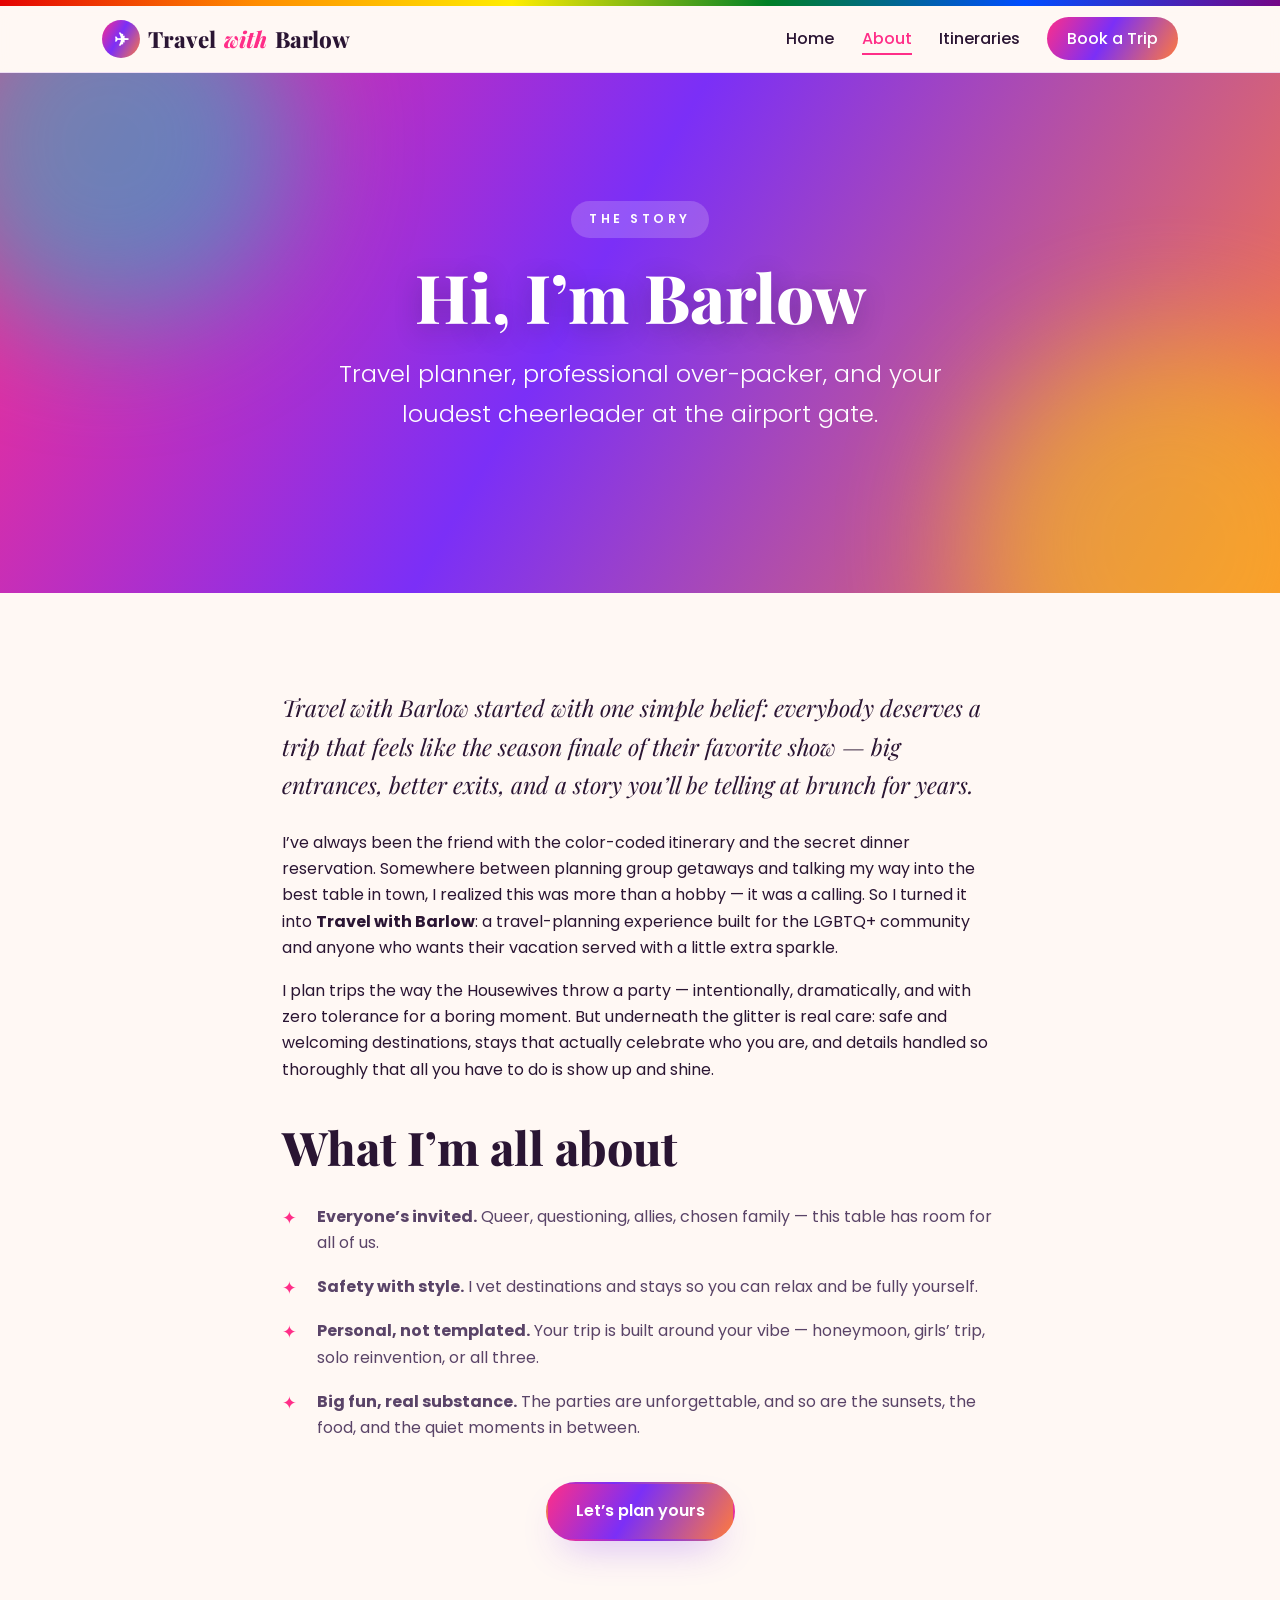
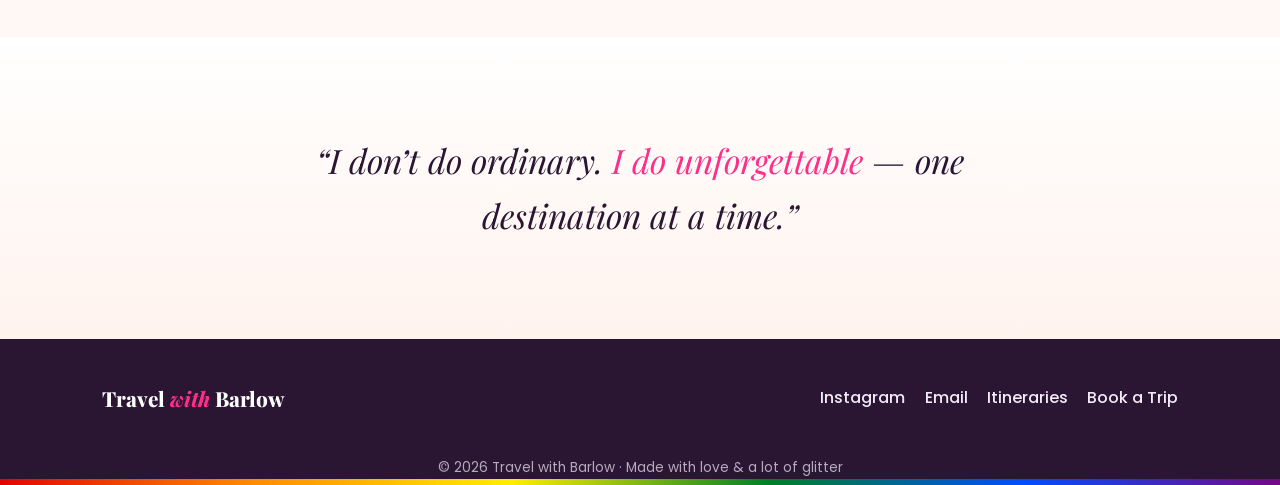
==== about.html @ 5a4f88ae "Build Travel with Barlow website Add a modern, mobile-friendly static site for the Travel with Barlo" ====
<!DOCTYPE html>
<html lang="en">
<head>
  <meta charset="UTF-8" />
  <meta name="viewport" content="width=device-width, initial-scale=1.0" />
  <title>About — Travel with Barlow</title>
  <meta name="description" content="Meet Barlow — the LGBTQ+ travel planner blending fearless adventure with Bravo-level glamour. Learn the story behind Travel with Barlow." />

  <link rel="icon" href="favicon.svg" type="image/svg+xml" />
  <link rel="preconnect" href="https://fonts.googleapis.com" />
  <link rel="preconnect" href="https://fonts.gstatic.com" crossorigin />
  <link href="https://fonts.googleapis.com/css2?family=Playfair+Display:ital,wght@0,700;0,800;1,600;1,700&family=Poppins:wght@300;400;500;600;700&display=swap" rel="stylesheet" />
  <link rel="stylesheet" href="css/styles.css" />
</head>
<body>
  <div class="pride-bar"></div>

  <!-- ============ HEADER / NAV ============ -->
  <header class="site-header">
    <nav class="nav container">
      <a href="index.html" class="brand">
        <span class="brand-mark">✈</span>
        Travel <span class="brand-accent">with</span> Barlow
      </a>
      <button class="nav-toggle" aria-label="Toggle menu" aria-expanded="false">
        <span></span><span></span><span></span>
      </button>
      <ul class="nav-links">
        <li><a href="index.html">Home</a></li>
        <li><a href="about.html" class="active">About</a></li>
        <li><a href="itineraries.html">Itineraries</a></li>
        <li><a href="contact.html" class="nav-cta">Book a Trip</a></li>
      </ul>
    </nav>
  </header>

  <!-- ============ HERO ============ -->
  <section class="hero">
    <div class="container">
      <span class="hero-eyebrow">The Story</span>
      <h1>Hi, I&rsquo;m Barlow</h1>
      <p class="hero-tagline">
        Travel planner, professional over-packer, and your loudest cheerleader
        at the airport gate.
      </p>
    </div>
  </section>

  <!-- ============ ABOUT BODY ============ -->
  <section class="section">
    <div class="container narrow">
      <p class="about-lead">
        Travel with Barlow started with one simple belief: everybody deserves a
        trip that feels like the season finale of their favorite show — big
        entrances, better exits, and a story you&rsquo;ll be telling at brunch for years.
      </p>

      <p style="margin-top:1.6rem;">
        I&rsquo;ve always been the friend with the color-coded itinerary and the
        secret dinner reservation. Somewhere between planning group getaways and
        talking my way into the best table in town, I realized this was more than
        a hobby — it was a calling. So I turned it into <strong>Travel with Barlow</strong>:
        a travel-planning experience built for the LGBTQ+ community and anyone
        who wants their vacation served with a little extra sparkle.
      </p>

      <p>
        I plan trips the way the Housewives throw a party — intentionally,
        dramatically, and with zero tolerance for a boring moment. But underneath
        the glitter is real care: safe and welcoming destinations, stays that
        actually celebrate who you are, and details handled so thoroughly that all
        you have to do is show up and shine.
      </p>

      <h2 style="margin-top:2.4rem;">What I&rsquo;m all about</h2>
      <ul class="value-list">
        <li><strong>Everyone&rsquo;s invited.</strong> Queer, questioning, allies, chosen family — this table has room for all of us.</li>
        <li><strong>Safety with style.</strong> I vet destinations and stays so you can relax and be fully yourself.</li>
        <li><strong>Personal, not templated.</strong> Your trip is built around your vibe — honeymoon, girls&rsquo; trip, solo reinvention, or all three.</li>
        <li><strong>Big fun, real substance.</strong> The parties are unforgettable, and so are the sunsets, the food, and the quiet moments in between.</li>
      </ul>

      <div class="center mt-2">
        <a href="contact.html" class="btn btn-primary">Let&rsquo;s plan yours</a>
      </div>
    </div>
  </section>

  <!-- ============ REUNION TAGLINE QUOTE ============ -->
  <section class="section section-tint">
    <p class="tagline-quote">
      &ldquo;I don&rsquo;t do ordinary. <span>I do unforgettable</span> — one destination at a time.&rdquo;
    </p>
  </section>

  <!-- ============ FOOTER ============ -->
  <footer class="site-footer">
    <div class="container footer-inner">
      <div class="footer-brand">Travel <span>with</span> Barlow</div>
      <div class="footer-social">
        <a href="https://instagram.com/travel_with_barlow" target="_blank" rel="noopener">Instagram</a>
        <a href="mailto:hello@travelwithbarlow.com">Email</a>
        <a href="itineraries.html">Itineraries</a>
        <a href="contact.html">Book a Trip</a>
      </div>
    </div>
    <p class="footer-copy">© 2026 Travel with Barlow · Made with love &amp; a lot of glitter</p>
    <div class="pride-bar"></div>
  </footer>

  <script src="js/main.js"></script>
</body>
</html>
---- css/styles.css ----
/* =====================================================================
   Travel with Barlow — Stylesheet
   ---------------------------------------------------------------------
   Quick-edit guide for future you:
   - Brand colors live in the ":root" block right below. Change a hex
     value there and it updates everywhere on the site.
   - Fonts are loaded in each page's <head> from Google Fonts.
   - Everything is plain CSS. No build step, no frameworks.
   ===================================================================== */

/* ---------- 1. Brand colors & design tokens ---------- */
:root {
  /* Core brand palette — tweak these to re-skin the whole site */
  --pink:   #ff2e88;   /* hot pink       */
  --purple: #7b2ff7;   /* electric grape */
  --orange: #ff7a3d;   /* sunset orange  */
  --teal:   #12c2c9;   /* pool-party teal*/
  --gold:   #f5c518;   /* Bravo gold     */

  /* Neutrals */
  --ink:    #2a1533;   /* deep plum — main text  */
  --ink-soft:#5a4468;  /* muted text             */
  --cream:  #fff8f4;   /* page background        */
  --white:  #ffffff;

  /* Signature gradient used on heroes & buttons */
  --brand-gradient: linear-gradient(120deg, var(--pink) 0%, var(--purple) 45%, var(--orange) 100%);
  --pride-gradient: linear-gradient(90deg,#e40303,#ff8c00,#ffed00,#008026,#004dff,#750787);

  /* Layout + effects */
  --radius: 22px;
  --shadow: 0 18px 40px -18px rgba(123, 47, 247, .45);
  --shadow-soft: 0 10px 30px -16px rgba(42, 21, 51, .35);
  --maxw: 1120px;

  --font-display: "Playfair Display", Georgia, serif;
  --font-body: "Poppins", system-ui, -apple-system, sans-serif;
}

/* ---------- 2. Base / reset ---------- */
*, *::before, *::after { box-sizing: border-box; }

html { scroll-behavior: smooth; }

body {
  margin: 0;
  font-family: var(--font-body);
  color: var(--ink);
  background: var(--cream);
  line-height: 1.65;
  -webkit-font-smoothing: antialiased;
}

img { max-width: 100%; display: block; }

a { color: var(--purple); text-decoration: none; }
a:hover { text-decoration: underline; }

h1, h2, h3 { font-family: var(--font-display); line-height: 1.1; margin: 0 0 .4em; }
h1 { font-size: clamp(2.4rem, 6vw, 4.2rem); font-weight: 800; }
h2 { font-size: clamp(1.9rem, 4vw, 2.9rem); font-weight: 800; }
h3 { font-size: 1.35rem; font-weight: 700; }

p { margin: 0 0 1rem; }

.container { width: 100%; max-width: var(--maxw); margin: 0 auto; padding: 0 22px; }

/* Thin rainbow strip used at the very top & bottom of the site */
.pride-bar { height: 6px; background: var(--pride-gradient); }

/* ---------- 3. Buttons ---------- */
.btn {
  display: inline-block;
  font-weight: 600;
  font-size: 1rem;
  padding: 14px 28px;
  border-radius: 999px;
  border: 2px solid transparent;
  cursor: pointer;
  transition: transform .15s ease, box-shadow .2s ease, background .2s ease;
  text-decoration: none;
}
.btn:hover { transform: translateY(-3px); text-decoration: none; }

.btn-primary {
  background: var(--brand-gradient);
  color: var(--white);
  box-shadow: var(--shadow);
}
.btn-primary:hover { box-shadow: 0 22px 48px -16px rgba(255, 46, 136, .6); }

.btn-ghost {
  background: rgba(255, 255, 255, .15);
  color: var(--white);
  border-color: rgba(255, 255, 255, .8);
  backdrop-filter: blur(4px);
}
.btn-ghost:hover { background: rgba(255, 255, 255, .28); }

.btn-outline {
  background: transparent;
  color: var(--purple);
  border-color: var(--purple);
}
.btn-outline:hover { background: var(--purple); color: var(--white); }

/* ---------- 4. Header / navigation ---------- */
.site-header {
  position: sticky;
  top: 0;
  z-index: 50;
  background: rgba(255, 248, 244, .92);
  backdrop-filter: blur(10px);
  border-bottom: 1px solid rgba(123, 47, 247, .12);
}
.nav {
  display: flex;
  align-items: center;
  justify-content: space-between;
  padding-top: 14px;
  padding-bottom: 14px;
}
.brand {
  font-family: var(--font-display);
  font-weight: 800;
  font-size: 1.4rem;
  color: var(--ink);
  display: flex;
  align-items: center;
  gap: .5rem;
}
.brand:hover { text-decoration: none; }
.brand-mark {
  display: inline-grid;
  place-items: center;
  width: 38px; height: 38px;
  border-radius: 50%;
  background: var(--brand-gradient);
  color: var(--white);
  font-size: 1.1rem;
}
.brand-accent { color: var(--pink); font-style: italic; }

.nav-links {
  list-style: none;
  display: flex;
  align-items: center;
  gap: 1.7rem;
  margin: 0; padding: 0;
}
.nav-links a {
  color: var(--ink);
  font-weight: 500;
  font-size: 1rem;
  padding-bottom: 3px;
  border-bottom: 2px solid transparent;
}
.nav-links a:hover { text-decoration: none; border-color: var(--pink); }
.nav-links a.active { border-color: var(--pink); color: var(--pink); }

.nav-cta {
  background: var(--brand-gradient);
  color: var(--white) !important;
  padding: 10px 20px !important;
  border-radius: 999px;
  border-bottom: none !important;
}
.nav-cta:hover { transform: translateY(-2px); border-color: transparent !important; }

/* Hamburger (hidden on desktop) */
.nav-toggle {
  display: none;
  flex-direction: column;
  gap: 5px;
  background: none;
  border: 0;
  cursor: pointer;
  padding: 6px;
}
.nav-toggle span {
  width: 26px; height: 3px;
  background: var(--ink);
  border-radius: 3px;
  transition: transform .25s ease, opacity .25s ease;
}

/* ---------- 5. Hero ---------- */
.hero {
  position: relative;
  color: var(--white);
  background: var(--brand-gradient);
  overflow: hidden;
  text-align: center;
  padding: clamp(4rem, 12vw, 8rem) 0 clamp(4.5rem, 12vw, 8rem);
}
/* soft glowing blobs for depth */
.hero::before,
.hero::after {
  content: "";
  position: absolute;
  border-radius: 50%;
  filter: blur(60px);
  opacity: .55;
  z-index: 0;
}
.hero::before { width: 380px; height: 380px; background: var(--teal); top: -120px; left: -80px; }
.hero::after  { width: 420px; height: 420px; background: var(--gold); bottom: -160px; right: -100px; }

.hero .container { position: relative; z-index: 1; }
.hero-eyebrow {
  display: inline-block;
  text-transform: uppercase;
  letter-spacing: .28em;
  font-size: .78rem;
  font-weight: 600;
  background: rgba(255, 255, 255, .18);
  padding: 8px 18px;
  border-radius: 999px;
  margin-bottom: 1.4rem;
}
.hero h1 { text-shadow: 0 6px 26px rgba(42, 21, 51, .3); margin-bottom: .3em; }
.hero-tagline {
  font-size: clamp(1.1rem, 2.6vw, 1.5rem);
  max-width: 640px;
  margin: 0 auto 2rem;
  font-weight: 300;
}
.hero-tagline strong { font-weight: 600; }
.hero-actions { display: flex; gap: 1rem; justify-content: center; flex-wrap: wrap; }

/* ---------- 6. Generic section ---------- */
.section { padding: clamp(3.5rem, 9vw, 6rem) 0; }
.section-tint { background: linear-gradient(180deg, #fff 0%, #fff3ee 100%); }
.section-head { text-align: center; max-width: 640px; margin: 0 auto 3rem; }
.section-head .kicker {
  text-transform: uppercase;
  letter-spacing: .24em;
  font-size: .8rem;
  font-weight: 600;
  color: var(--pink);
  margin-bottom: .6rem;
  display: block;
}
.section-head p { color: var(--ink-soft); font-size: 1.08rem; }

/* Decorative "reunion tagline" quote */
.tagline-quote {
  text-align: center;
  font-family: var(--font-display);
  font-style: italic;
  font-size: clamp(1.4rem, 3.5vw, 2.1rem);
  color: var(--ink);
  max-width: 820px;
  margin: 0 auto;
  padding: 0 22px;
}
.tagline-quote span { color: var(--pink); }

/* ---------- 7. Card grids ---------- */
.grid {
  display: grid;
  gap: 1.6rem;
  grid-template-columns: repeat(auto-fit, minmax(270px, 1fr));
}
.card {
  background: var(--white);
  border-radius: var(--radius);
  padding: 2rem 1.8rem;
  box-shadow: var(--shadow-soft);
  border: 1px solid rgba(123, 47, 247, .08);
  transition: transform .18s ease, box-shadow .2s ease;
}
.card:hover { transform: translateY(-6px); box-shadow: var(--shadow); }
.card-emoji { font-size: 2.2rem; margin-bottom: .6rem; }
.card h3 { margin-bottom: .4rem; }
.card p { color: var(--ink-soft); margin-bottom: 0; }

/* ---------- 8. Itinerary cards ---------- */
.trip-card {
  position: relative;
  background: var(--white);
  border-radius: var(--radius);
  overflow: hidden;
  box-shadow: var(--shadow-soft);
  border: 1px solid rgba(123, 47, 247, .08);
  transition: transform .18s ease, box-shadow .2s ease;
  display: flex;
  flex-direction: column;
}
.trip-card:hover { transform: translateY(-6px); box-shadow: var(--shadow); }
.trip-cover {
  height: 170px;
  display: grid;
  place-items: center;
  font-size: 3.4rem;
  color: var(--white);
}
/* rotating cover colors — add more as you add trips */
.cover-1 { background: linear-gradient(135deg, var(--pink), var(--purple)); }
.cover-2 { background: linear-gradient(135deg, var(--teal), var(--purple)); }
.cover-3 { background: linear-gradient(135deg, var(--orange), var(--pink)); }
.cover-4 { background: linear-gradient(135deg, var(--gold), var(--orange)); }
.cover-5 { background: linear-gradient(135deg, var(--purple), var(--teal)); }
.cover-6 { background: linear-gradient(135deg, var(--pink), var(--gold)); }

.trip-body { padding: 1.5rem 1.6rem 1.8rem; flex: 1; display: flex; flex-direction: column; }
.trip-tag {
  align-self: flex-start;
  font-size: .72rem;
  font-weight: 600;
  text-transform: uppercase;
  letter-spacing: .12em;
  color: var(--purple);
  background: rgba(123, 47, 247, .1);
  padding: 5px 12px;
  border-radius: 999px;
  margin-bottom: .8rem;
}
.trip-body h3 { margin-bottom: .4rem; }
.trip-body p { color: var(--ink-soft); font-size: .98rem; }
.trip-meta {
  margin-top: auto;
  padding-top: 1rem;
  font-size: .85rem;
  font-weight: 600;
  color: var(--pink);
}

/* "Coming soon" variant */
.trip-card.soon { border-style: dashed; border-color: rgba(123, 47, 247, .3); background: #fff9fb; }
.trip-card.soon .trip-cover { background: repeating-linear-gradient(45deg,#f3e9ff,#f3e9ff 14px,#fdeef7 14px,#fdeef7 28px); color: var(--purple); }
.soon-badge {
  position: absolute;
  top: 14px; right: 14px;
  background: var(--gold);
  color: var(--ink);
  font-size: .7rem;
  font-weight: 700;
  text-transform: uppercase;
  letter-spacing: .1em;
  padding: 5px 12px;
  border-radius: 999px;
  box-shadow: var(--shadow-soft);
}

/* ---------- 9. Email signup ---------- */
.signup {
  background: var(--brand-gradient);
  color: var(--white);
  border-radius: calc(var(--radius) + 8px);
  padding: clamp(2.4rem, 6vw, 3.6rem);
  text-align: center;
  box-shadow: var(--shadow);
  position: relative;
  overflow: hidden;
}
.signup h2 { color: var(--white); }
.signup p { max-width: 520px; margin: 0 auto 1.8rem; font-weight: 300; }
.signup-form {
  display: flex;
  gap: .7rem;
  max-width: 480px;
  margin: 0 auto;
  flex-wrap: wrap;
  justify-content: center;
}
.signup-form input {
  flex: 1 1 240px;
  padding: 14px 18px;
  border-radius: 999px;
  border: 0;
  font-size: 1rem;
  font-family: var(--font-body);
  color: var(--ink);
}
.signup-form input:focus { outline: 3px solid var(--gold); }
.signup .btn-ghost { background: var(--white); color: var(--purple); border-color: var(--white); }
.signup .btn-ghost:hover { background: var(--gold); color: var(--ink); }
.form-note { font-size: .82rem; margin-top: 1rem; opacity: .85; }
.form-success { margin-top: 1rem; font-weight: 600; }

/* ---------- 10. Contact ---------- */
.contact-grid {
  display: grid;
  gap: 1.6rem;
  grid-template-columns: repeat(auto-fit, minmax(240px, 1fr));
}
.contact-card {
  background: var(--white);
  border-radius: var(--radius);
  padding: 2.2rem 1.8rem;
  text-align: center;
  box-shadow: var(--shadow-soft);
  border: 1px solid rgba(123, 47, 247, .08);
  transition: transform .18s ease;
}
.contact-card:hover { transform: translateY(-6px); }
.contact-icon {
  width: 62px; height: 62px;
  margin: 0 auto 1rem;
  display: grid; place-items: center;
  border-radius: 50%;
  background: var(--brand-gradient);
  color: var(--white);
  font-size: 1.6rem;
}
.contact-card h3 { margin-bottom: .3rem; }
.contact-card p { color: var(--ink-soft); font-size: .96rem; }
.contact-card a.big-link { font-weight: 600; font-size: 1.05rem; }

/* ---------- 11. About page ---------- */
.about-lead {
  font-size: clamp(1.15rem, 2.4vw, 1.45rem);
  font-family: var(--font-display);
  font-style: italic;
  color: var(--ink);
  max-width: 760px;
}
.value-list { list-style: none; padding: 0; margin: 1.4rem 0 0; }
.value-list li {
  padding: .55rem 0 .55rem 2.2rem;
  position: relative;
  color: var(--ink-soft);
}
.value-list li::before {
  content: "✦";
  position: absolute;
  left: 0;
  color: var(--pink);
  font-size: 1.1rem;
}

/* ---------- 12. Footer ---------- */
.site-footer { background: var(--ink); color: #f3e9f7; margin-top: 0; }
.footer-inner {
  display: flex;
  flex-wrap: wrap;
  gap: 1.5rem;
  justify-content: space-between;
  align-items: center;
  padding-top: 2.6rem;
  padding-bottom: 2.6rem;
}
.footer-brand { font-family: var(--font-display); font-weight: 800; font-size: 1.3rem; color: #fff; }
.footer-brand span { color: var(--pink); font-style: italic; }
.footer-social { display: flex; gap: 1.2rem; flex-wrap: wrap; }
.footer-social a { color: #f3e9f7; font-weight: 500; }
.footer-social a:hover { color: var(--gold); text-decoration: none; }
.footer-copy { width: 100%; text-align: center; font-size: .85rem; opacity: .7; margin: 0; }

/* ---------- 13. Small helpers ---------- */
.center { text-align: center; }
.mt-2 { margin-top: 2rem; }
.narrow { max-width: 760px; margin-left: auto; margin-right: auto; }

/* ---------- 14. Mobile ---------- */
@media (max-width: 780px) {
  .nav-toggle { display: flex; }
  .nav-links {
    position: absolute;
    top: 100%; left: 0; right: 0;
    flex-direction: column;
    align-items: flex-start;
    gap: 0;
    background: var(--cream);
    padding: 0 22px;
    max-height: 0;
    overflow: hidden;
    transition: max-height .3s ease, padding .3s ease;
    border-bottom: 1px solid rgba(123, 47, 247, .12);
  }
  .nav-links.open { max-height: 420px; padding: 12px 22px 20px; }
  .nav-links li { width: 100%; }
  .nav-links a { display: block; padding: 12px 0; width: 100%; }
  .nav-cta { display: inline-block; margin-top: 8px; }

  .nav-toggle.open span:nth-child(1) { transform: translateY(8px) rotate(45deg); }
  .nav-toggle.open span:nth-child(2) { opacity: 0; }
  .nav-toggle.open span:nth-child(3) { transform: translateY(-8px) rotate(-45deg); }

  .footer-inner { flex-direction: column; text-align: center; }
}

/* Respect users who prefer less motion */
@media (prefers-reduced-motion: reduce) {
  * { scroll-behavior: auto !important; transition: none !important; }
}
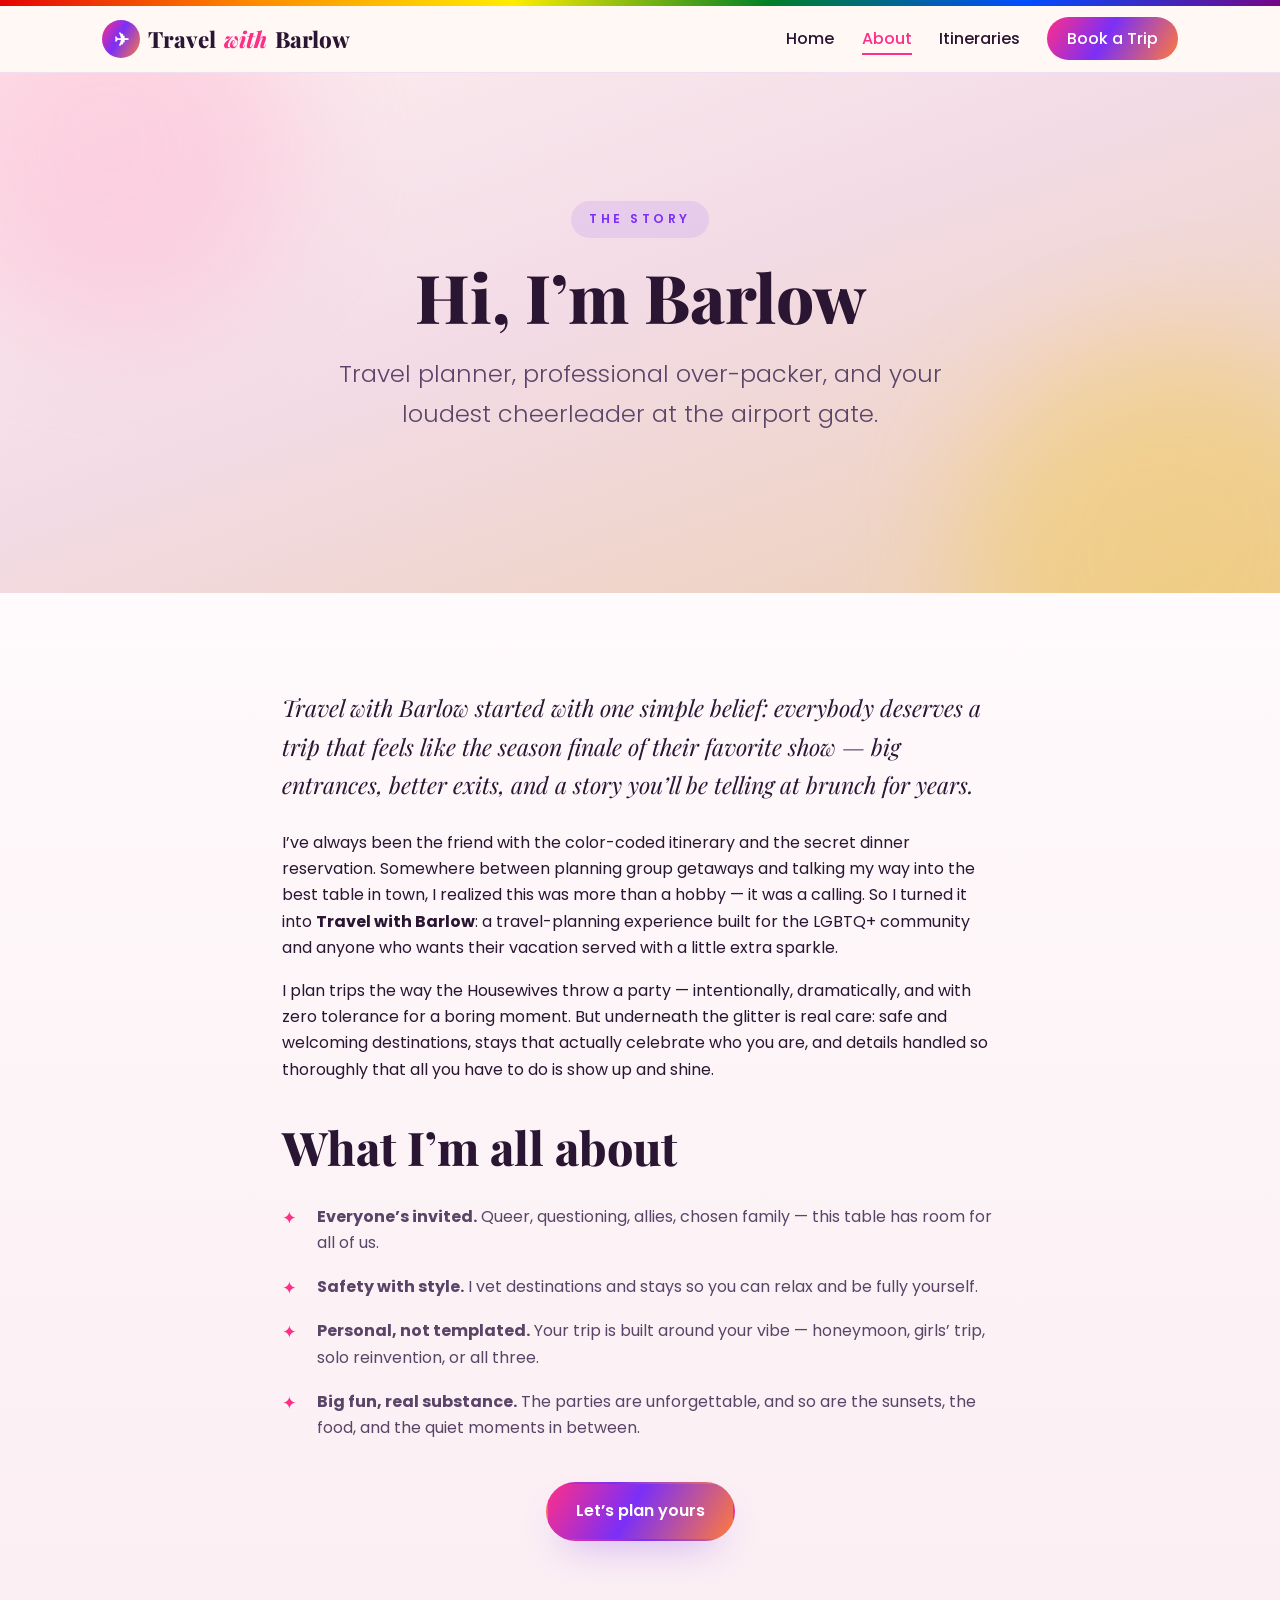
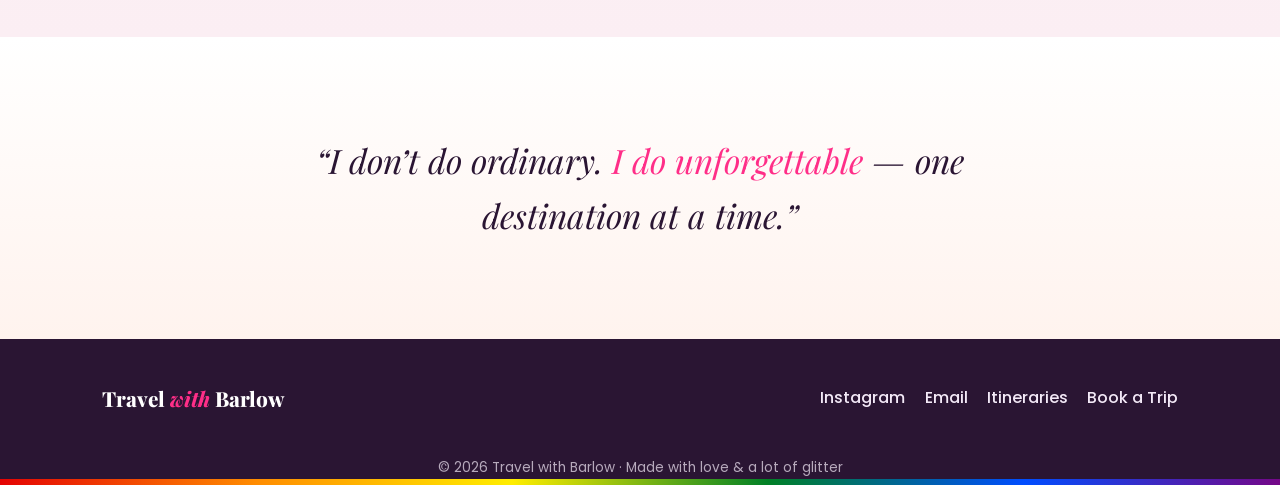
==== commit eb340375: "Refine About page background per feedback - Add a soft blush ".section-rose" tint that coordinates w" ====
--- a/about.html
+++ b/about.html
@@ -47,7 +47,7 @@
   </section>
 
   <!-- ============ ABOUT BODY ============ -->
-  <section class="section">
+  <section class="section section-rose">
     <div class="container narrow">
       <p class="about-lead">
         Travel with Barlow started with one simple belief: everybody deserves a
@@ -99,7 +99,7 @@
       <div class="footer-brand">Travel <span>with</span> Barlow</div>
       <div class="footer-social">
         <a href="https://instagram.com/travel_with_barlow" target="_blank" rel="noopener">Instagram</a>
-        <a href="mailto:hello@travelwithbarlow.com">Email</a>
+        <a href="mailto:matthew.healey@fora.travel">Email</a>
         <a href="itineraries.html">Itineraries</a>
         <a href="contact.html">Book a Trip</a>
       </div>
--- a/css/styles.css
+++ b/css/styles.css
@@ -185,10 +185,12 @@
 }
 
 /* ---------- 5. Hero ---------- */
+/* "Champagne Rosé" look — soft, elegant, light. To go bold/colorful again,
+   swap the background back to var(--brand-gradient) and set color to var(--white). */
 .hero {
   position: relative;
-  color: var(--white);
-  background: var(--brand-gradient);
+  color: var(--ink);
+  background: linear-gradient(160deg, #fceef0 0%, #f3dbe6 45%, #ecd0b4 100%);
   overflow: hidden;
   text-align: center;
   padding: clamp(4rem, 12vw, 8rem) 0 clamp(4.5rem, 12vw, 8rem);
@@ -203,8 +205,8 @@
   opacity: .55;
   z-index: 0;
 }
-.hero::before { width: 380px; height: 380px; background: var(--teal); top: -120px; left: -80px; }
-.hero::after  { width: 420px; height: 420px; background: var(--gold); bottom: -160px; right: -100px; }
+.hero::before { width: 380px; height: 380px; background: #ffb3d1; opacity: .45; top: -120px; left: -80px; }
+.hero::after  { width: 420px; height: 420px; background: var(--gold); opacity: .30; bottom: -160px; right: -100px; }
 
 .hero .container { position: relative; z-index: 1; }
 .hero-eyebrow {
@@ -213,24 +215,31 @@
   letter-spacing: .28em;
   font-size: .78rem;
   font-weight: 600;
-  background: rgba(255, 255, 255, .18);
+  background: rgba(123, 47, 247, .10);
+  color: var(--purple);
   padding: 8px 18px;
   border-radius: 999px;
   margin-bottom: 1.4rem;
 }
-.hero h1 { text-shadow: 0 6px 26px rgba(42, 21, 51, .3); margin-bottom: .3em; }
+.hero h1 { text-shadow: none; margin-bottom: .3em; }
 .hero-tagline {
   font-size: clamp(1.1rem, 2.6vw, 1.5rem);
   max-width: 640px;
   margin: 0 auto 2rem;
   font-weight: 300;
-}
-.hero-tagline strong { font-weight: 600; }
+  color: var(--ink-soft);
+}
+.hero-tagline strong { font-weight: 600; color: var(--ink); }
 .hero-actions { display: flex; gap: 1rem; justify-content: center; flex-wrap: wrap; }
+/* Ghost button needs a dark outline to show on the light hero */
+.hero .btn-ghost { background: rgba(255, 255, 255, .55); color: var(--purple); border-color: var(--purple); }
+.hero .btn-ghost:hover { background: #fff; }
 
 /* ---------- 6. Generic section ---------- */
 .section { padding: clamp(3.5rem, 9vw, 6rem) 0; }
 .section-tint { background: linear-gradient(180deg, #fff 0%, #fff3ee 100%); }
+/* Soft blush tint that coordinates with the Champagne Rosé hero */
+.section-rose { background: linear-gradient(180deg, #fffafc 0%, #fbeef3 100%); }
 .section-head { text-align: center; max-width: 640px; margin: 0 auto 3rem; }
 .section-head .kicker {
   text-transform: uppercase;
